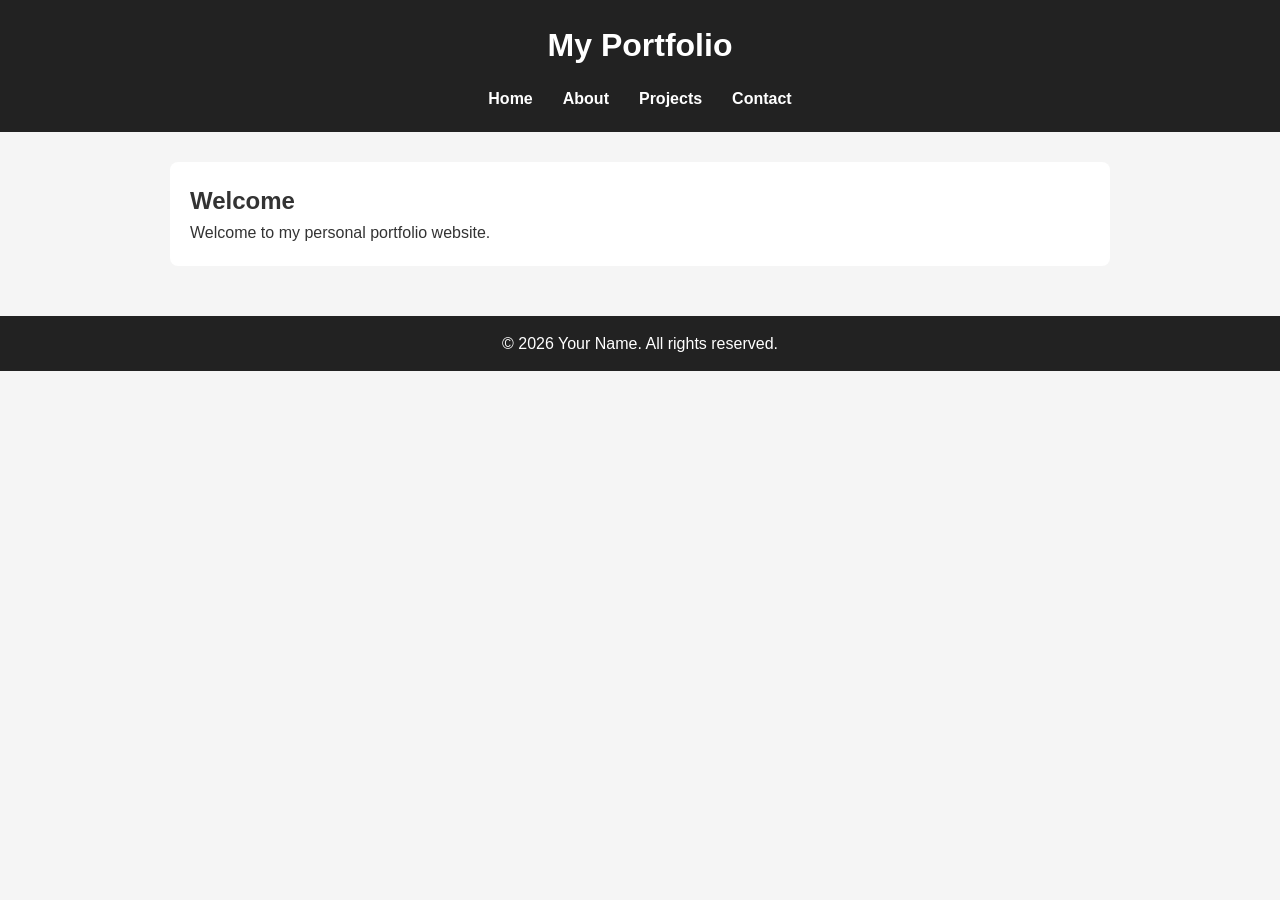
==== index.html @ 0b5417e3 "Initial portfolio website" ====
<!DOCTYPE html>
<html lang="en">
<head>
    <meta charset="UTF-8">
    <meta name="viewport" content="width=device-width, initial-scale=1.0">
    <meta name="description" content="Personal Portfolio Website">
    <meta name="keywords" content="portfolio, web developer, HTML5, CSS3, JavaScript">
    <meta name="author" content="Your Name">
    <title>Home | Personal Portfolio</title>

    <link rel="stylesheet" href="css/style.css">
</head>
<body>

    <header>
        <h1>My Portfolio</h1>
        <nav aria-label="Main Navigation">
            <ul>
                <li><a href="index.html">Home</a></li>
                <li><a href="about.html">About</a></li>
                <li><a href="projects.html">Projects</a></li>
                <li><a href="contact.html">Contact</a></li>
            </ul>
        </nav>
    </header>

    <main>
        <section>
            <h2>Welcome</h2>
            <p>Welcome to my personal portfolio website.</p>
        </section>
    </main>

    <footer>
        <p>&copy; 2026 Your Name. All rights reserved.</p>
    </footer>

</body>
</html>
---- css/style.css ----
/* Reset */
* {
    margin: 0;
    padding: 0;
    box-sizing: border-box;
}

/* Body */
body {
    font-family: Arial, sans-serif;
    line-height: 1.6;
    background-color: #f5f5f5;
    color: #333;
}

/* Header */
header {
    background: #222;
    color: white;
    padding: 20px;
}

header h1 {
    text-align: center;
}

/* Navigation */
nav ul {
    display: flex;
    justify-content: center;
    list-style: none;
    margin-top: 15px;
}

nav ul li {
    margin: 0 15px;
}

nav ul li a {
    color: white;
    text-decoration: none;
    font-weight: bold;
}

/* Keyboard accessibility */
nav ul li a:focus,
button:focus,
input:focus,
textarea:focus {
    outline: 3px solid #ffcc00;
    outline-offset: 2px;
}

/* Main */
main {
    max-width: 1000px;
    margin: auto;
    padding: 30px;
}

/* Section */
section {
    background: white;
    padding: 20px;
    margin-bottom: 20px;
    border-radius: 8px;
}

/* Footer */
footer {
    background: #222;
    color: white;
    text-align: center;
    padding: 15px;
}
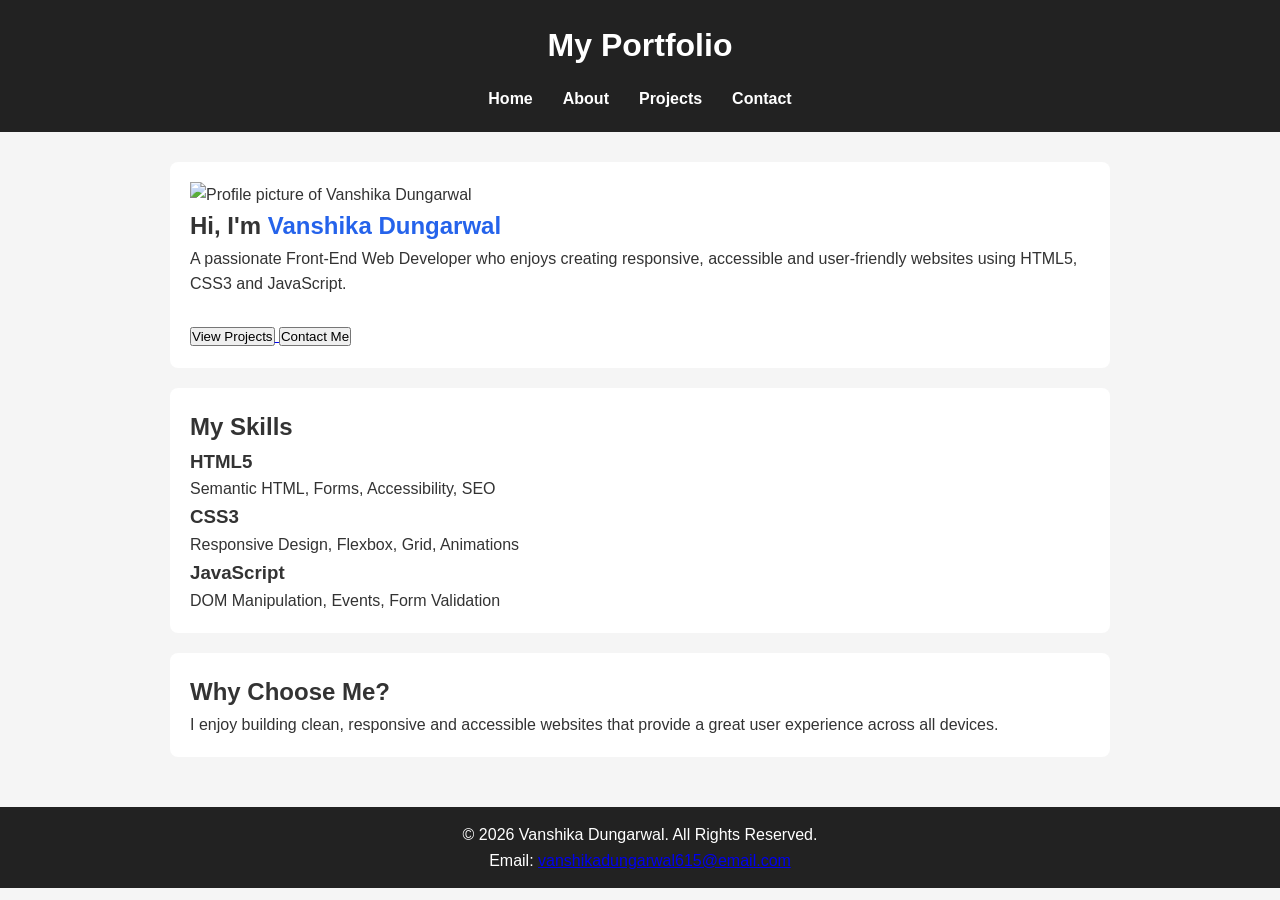
==== commit 3a626645: "Updated contact information" ====
--- a/index.html
+++ b/index.html
@@ -3,37 +3,113 @@
 <head>
     <meta charset="UTF-8">
     <meta name="viewport" content="width=device-width, initial-scale=1.0">
-    <meta name="description" content="Personal Portfolio Website">
-    <meta name="keywords" content="portfolio, web developer, HTML5, CSS3, JavaScript">
-    <meta name="author" content="Your Name">
+    <meta name="description" content="Personal Portfolio Website showcasing my skills, projects, and contact information.">
+    <meta name="keywords" content="Portfolio, HTML5, CSS3, JavaScript, Web Developer">
+    <meta name="author" content="Vanshika Dungarwal">
+
     <title>Home | Personal Portfolio</title>
 
     <link rel="stylesheet" href="css/style.css">
 </head>
+
 <body>
 
-    <header>
-        <h1>My Portfolio</h1>
-        <nav aria-label="Main Navigation">
-            <ul>
-                <li><a href="index.html">Home</a></li>
-                <li><a href="about.html">About</a></li>
-                <li><a href="projects.html">Projects</a></li>
-                <li><a href="contact.html">Contact</a></li>
-            </ul>
-        </nav>
-    </header>
+<header>
+    <h1>My Portfolio</h1>
 
-    <main>
-        <section>
-            <h2>Welcome</h2>
-            <p>Welcome to my personal portfolio website.</p>
-        </section>
-    </main>
+    <nav aria-label="Main Navigation">
+        <ul>
+            <li><a href="index.html" aria-current="page">Home</a></li>
+            <li><a href="about.html">About</a></li>
+            <li><a href="projects.html">Projects</a></li>
+            <li><a href="contact.html">Contact</a></li>
+        </ul>
+    </nav>
+</header>
 
-    <footer>
-        <p>&copy; 2026 Your Name. All rights reserved.</p>
-    </footer>
+<main>
+
+    <!-- Hero Section -->
+    <section aria-labelledby="hero-heading">
+
+        <img src="images/profile.jpg"
+             alt="Profile picture of Vanshika Dungarwal"
+             width="220">
+
+        <h2 id="hero-heading">
+            Hi, I'm <span style="color:#2563eb;">Vanshika Dungarwal</span>
+        </h2>
+
+        <p>
+            A passionate Front-End Web Developer who enjoys creating
+            responsive, accessible and user-friendly websites using
+            HTML5, CSS3 and JavaScript.
+        </p>
+
+        <br>
+
+        <a href="projects.html">
+            <button>View Projects</button>
+        </a>
+
+        <a href="contact.html">
+            <button>Contact Me</button>
+        </a>
+
+    </section>
+
+    <!-- Skills -->
+    <section aria-labelledby="skills-heading">
+
+        <h2 id="skills-heading">My Skills</h2>
+
+        <article>
+            <h3>HTML5</h3>
+            <p>Semantic HTML, Forms, Accessibility, SEO</p>
+        </article>
+
+        <article>
+            <h3>CSS3</h3>
+            <p>Responsive Design, Flexbox, Grid, Animations</p>
+        </article>
+
+        <article>
+            <h3>JavaScript</h3>
+            <p>DOM Manipulation, Events, Form Validation</p>
+        </article>
+
+    </section>
+
+    <!-- Why Hire Me -->
+    <section aria-labelledby="why-heading">
+
+        <h2 id="why-heading">Why Choose Me?</h2>
+
+        <article>
+            <p>
+                I enjoy building clean, responsive and accessible websites
+                that provide a great user experience across all devices.
+            </p>
+        </article>
+
+    </section>
+
+</main>
+
+<footer>
+
+    <p>&copy; 2026 Vanshika Dungarwal. All Rights Reserved.</p>
+
+    <p>
+        Email:
+        <a href="mailto:vanshikadungarwal615@email.com">
+            vanshikadungarwal615@email.com
+        </a>
+    </p>
+
+</footer>
+
+<script src="js/script.js"></script>
 
 </body>
 </html>
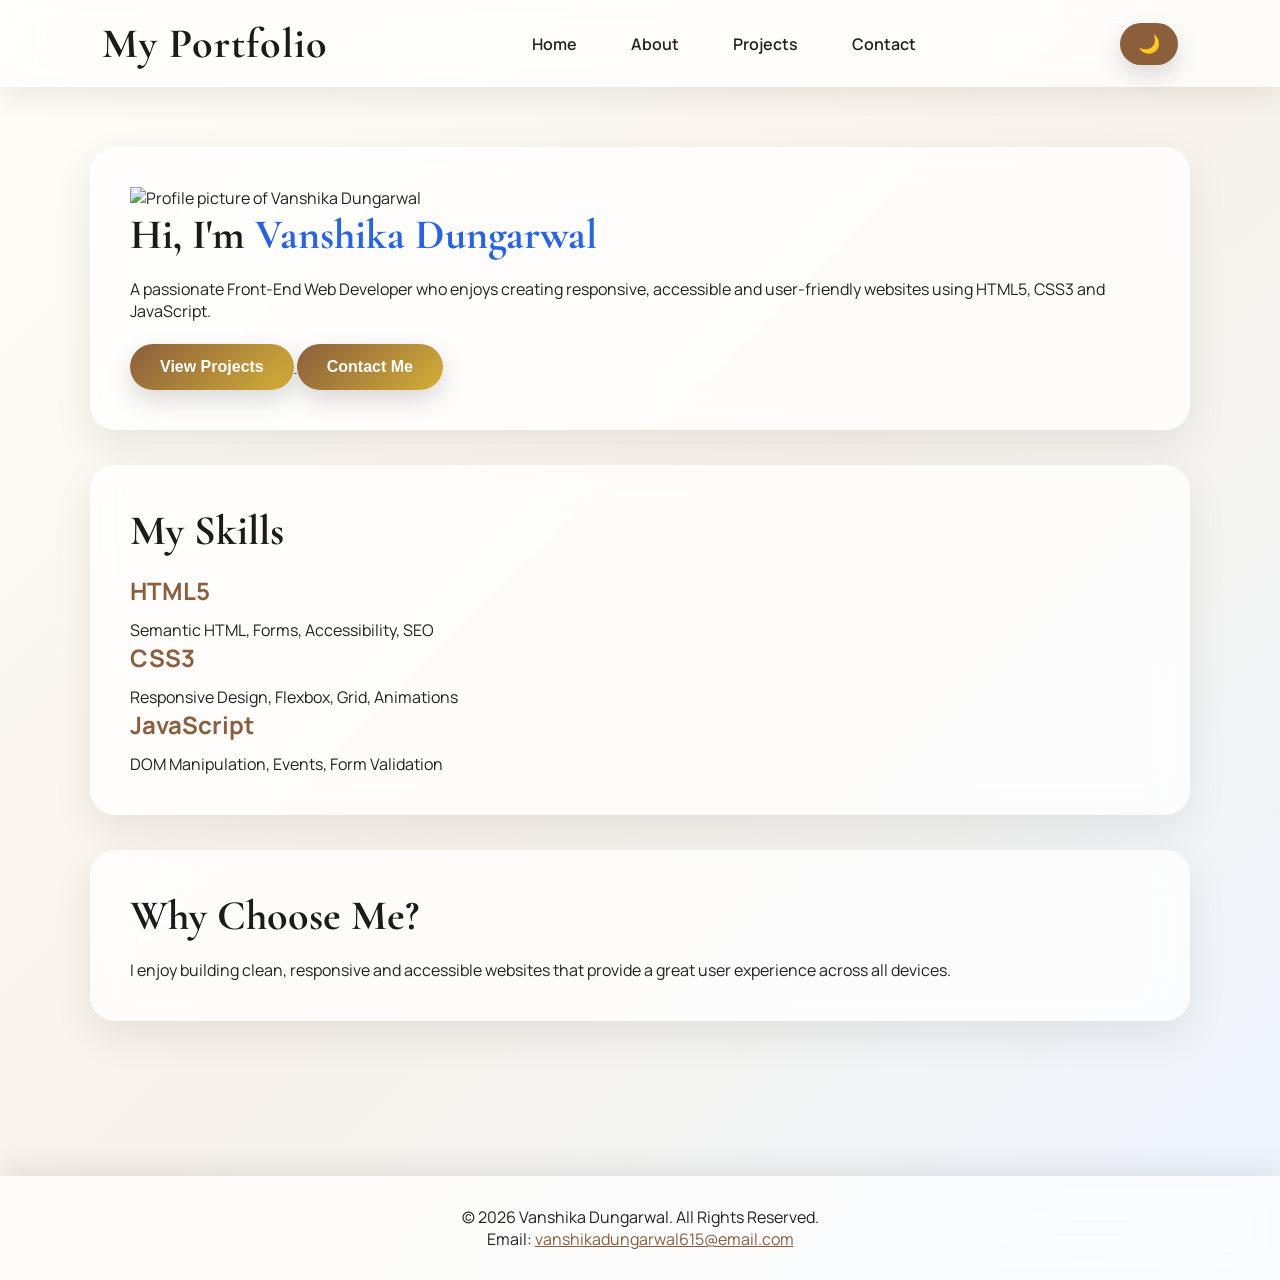
==== commit b2befda7: "Updated contact information" ====
--- a/index.html
+++ b/index.html
@@ -25,6 +25,9 @@
             <li><a href="contact.html">Contact</a></li>
         </ul>
     </nav>
+    <button id="theme-toggle" aria-label="Toggle light and dark mode">
+    🌙
+    </button>
 </header>
 
 <main>
--- a/css/style.css
+++ b/css/style.css
@@ -1,75 +1,671 @@
-/* Reset */
-* {
-    margin: 0;
-    padding: 0;
-    box-sizing: border-box;
-}
-
-/* Body */
-body {
-    font-family: Arial, sans-serif;
-    line-height: 1.6;
-    background-color: #f5f5f5;
-    color: #333;
-}
-
-/* Header */
-header {
-    background: #222;
-    color: white;
-    padding: 20px;
-}
-
-header h1 {
-    text-align: center;
+/* ===========================
+   Google Fonts
+=========================== */
+@import url('https://fonts.googleapis.com/css2?family=Cormorant+Garamond:wght@600;700&family=Manrope:wght@300;400;500;600;700&display=swap');
+
+/* ===========================
+   CSS Variables
+=========================== */
+
+:root{
+
+--bg:#faf8f5;
+--card:rgba(255,255,255,.75);
+--text:#222;
+--heading:#1b1b1b;
+--primary:#8b5e3c;
+--secondary:#d4af37;
+--shadow:0 15px 40px rgba(0,0,0,.08);
+
+}
+
+/* Dark Theme */
+
+body.dark-mode{
+
+--bg:#0f172a;
+--card:rgba(30,41,59,.85);
+--text:#f1f5f9;
+--heading:#ffffff;
+--primary:#60a5fa;
+--secondary:#fbbf24;
+--shadow:0 20px 45px rgba(0,0,0,.45);
+
+}
+
+/* ===========================
+   Reset
+=========================== */
+
+*{
+
+margin:0;
+padding:0;
+box-sizing:border-box;
+
+}
+
+html{
+
+scroll-behavior:smooth;
+
+}
+
+body{
+
+font-family:'Manrope',sans-serif;
+
+background:
+linear-gradient(
+135deg,
+#fffdf8,
+#f7f3ea,
+#eef5ff
+);
+
+color:var(--text);
+
+transition:.4s;
+
+}
+
+/* ===========================
+   Header
+=========================== */
+
+header{
+
+position:sticky;
+top:0;
+
+display:flex;
+justify-content:space-between;
+align-items:center;
+
+padding:18px 8%;
+
+background:rgba(255,255,255,.75);
+
+backdrop-filter:blur(18px);
+
+box-shadow:0 10px 30px rgba(0,0,0,.08);
+
+z-index:1000;
+
+}
+
+/* Dark Header */
+
+body.dark-mode header{
+
+background:rgba(15,23,42,.85);
+
+}
+
+/* Logo */
+
+header h1{
+
+font-family:'Cormorant Garamond',serif;
+
+font-size:42px;
+
+letter-spacing:1px;
+
+color:var(--heading);
+
 }
 
 /* Navigation */
-nav ul {
-    display: flex;
-    justify-content: center;
-    list-style: none;
-    margin-top: 15px;
-}
-
-nav ul li {
-    margin: 0 15px;
-}
-
-nav ul li a {
-    color: white;
-    text-decoration: none;
-    font-weight: bold;
-}
-
-/* Keyboard accessibility */
-nav ul li a:focus,
+
+nav ul{
+
+display:flex;
+
+gap:18px;
+
+list-style:none;
+
+}
+
+nav a{
+
+text-decoration:none;
+
+font-weight:600;
+
+padding:10px 18px;
+
+border-radius:12px;
+
+color:var(--text);
+
+transition:.35s;
+
+}
+
+nav a:hover{
+
+background:var(--primary);
+
+color:white;
+
+}
+
+/* Theme Button */
+
+#theme-toggle{
+
+padding:10px 18px;
+
+border:none;
+
+border-radius:50px;
+
+background:var(--primary);
+
+color:white;
+
+cursor:pointer;
+
+font-size:18px;
+
+transition:.3s;
+
+}
+
+#theme-toggle:hover{
+
+transform:scale(1.05);
+
+}
+
+/* ===========================
+   Main
+=========================== */
+
+main{
+
+width:min(1100px,92%);
+
+margin:auto;
+
+padding:60px 0;
+
+}
+/* ===========================
+   Hero Section
+=========================== */
+
+.hero{
+
+display:flex;
+align-items:center;
+justify-content:space-between;
+gap:50px;
+flex-wrap:wrap;
+
+}
+
+.hero-text{
+
+flex:1;
+
+}
+
+.hero-text h2{
+
+font-family:'Cormorant Garamond',serif;
+font-size:60px;
+color:var(--heading);
+margin-bottom:20px;
+
+}
+
+.hero-text p{
+
+font-size:18px;
+line-height:1.8;
+margin-bottom:30px;
+
+}
+
+.hero-image{
+
+flex:1;
+display:flex;
+justify-content:center;
+
+}
+
+.hero-image img{
+
+width:320px;
+height:320px;
+object-fit:cover;
+
+border-radius:50%;
+
+border:8px solid rgba(255,255,255,.6);
+
+box-shadow:var(--shadow);
+
+transition:.4s;
+
+}
+
+.hero-image img:hover{
+
+transform:scale(1.05);
+
+}
+
+/* ===========================
+   Sections
+=========================== */
+
+section{
+
+background:var(--card);
+
+backdrop-filter:blur(18px);
+
+padding:40px;
+
+border-radius:25px;
+
+box-shadow:var(--shadow);
+
+margin-bottom:35px;
+
+transition:.35s;
+
+}
+
+section:hover{
+
+transform:translateY(-6px);
+
+}
+
+/* Headings */
+
+h2{
+
+font-family:'Cormorant Garamond',serif;
+
+font-size:42px;
+
+margin-bottom:18px;
+
+color:var(--heading);
+
+}
+
+h3{
+
+font-size:24px;
+
+margin-bottom:12px;
+
+color:var(--primary);
+
+}
+
+/* ===========================
+   Buttons
+=========================== */
+
+button{
+
+padding:14px 30px;
+
+border:none;
+
+border-radius:50px;
+
+background:linear-gradient(
+135deg,
+var(--primary),
+var(--secondary)
+);
+
+color:white;
+
+font-size:16px;
+
+font-weight:600;
+
+cursor:pointer;
+
+transition:.35s;
+
+box-shadow:0 10px 25px rgba(0,0,0,.15);
+
+}
+
+button:hover{
+
+transform:translateY(-3px);
+
+box-shadow:0 15px 30px rgba(0,0,0,.25);
+
+}
+
+/* ===========================
+   Project Cards
+=========================== */
+
+.projects{
+
+display:grid;
+
+grid-template-columns:
+repeat(auto-fit,minmax(280px,1fr));
+
+gap:25px;
+
+}
+
+.project-card{
+
+background:var(--card);
+
+padding:25px;
+
+border-radius:20px;
+
+box-shadow:var(--shadow);
+
+transition:.35s;
+
+}
+
+.project-card:hover{
+
+transform:translateY(-8px);
+
+}
+
+.project-card img{
+
+width:100%;
+
+height:200px;
+
+object-fit:cover;
+
+border-radius:15px;
+
+margin-bottom:18px;
+
+}
+
+.project-card h3{
+
+margin-bottom:10px;
+
+}
+
+.project-card p{
+
+line-height:1.7;
+
+}
+
+/* ===========================
+   Skills
+=========================== */
+
+.skills{
+
+display:grid;
+
+grid-template-columns:
+repeat(auto-fit,minmax(220px,1fr));
+
+gap:20px;
+
+}
+
+.skill{
+
+background:rgba(255,255,255,.55);
+
+padding:20px;
+
+border-radius:18px;
+
+text-align:center;
+
+transition:.35s;
+
+}
+
+body.dark-mode .skill{
+
+background:rgba(255,255,255,.08);
+
+}
+
+.skill:hover{
+
+transform:translateY(-6px);
+
+}
+/* ===========================
+   Contact Form
+=========================== */
+
+form{
+    display:flex;
+    flex-direction:column;
+    gap:20px;
+}
+
+label{
+    font-weight:600;
+    margin-bottom:6px;
+    color:var(--heading);
+}
+
+input,
+textarea{
+
+    width:100%;
+    padding:15px 18px;
+
+    border:none;
+
+    border-radius:15px;
+
+    background:rgba(255,255,255,.65);
+
+    backdrop-filter:blur(12px);
+
+    font-size:16px;
+
+    font-family:'Manrope',sans-serif;
+
+    color:var(--text);
+
+    transition:.3s;
+
+}
+
+body.dark-mode input,
+body.dark-mode textarea{
+
+    background:rgba(255,255,255,.08);
+
+}
+
+input:focus,
+textarea:focus{
+
+    outline:3px solid var(--secondary);
+
+}
+
+/* ===========================
+   Links
+=========================== */
+
+a{
+
+color:var(--primary);
+
+transition:.3s;
+
+}
+
+a:hover{
+
+color:var(--secondary);
+
+}
+
+/* ===========================
+   Footer
+=========================== */
+
+footer{
+
+margin-top:60px;
+
+padding:30px;
+
+text-align:center;
+
+background:rgba(255,255,255,.65);
+
+backdrop-filter:blur(18px);
+
+box-shadow:0 -10px 25px rgba(0,0,0,.08);
+
+}
+
+body.dark-mode footer{
+
+background:rgba(15,23,42,.85);
+
+}
+
+/* ===========================
+   Fade Animation
+=========================== */
+
+section{
+
+animation:fadeUp .8s ease;
+
+}
+
+@keyframes fadeUp{
+
+0%{
+
+opacity:0;
+
+transform:translateY(35px);
+
+}
+
+100%{
+
+opacity:1;
+
+transform:translateY(0);
+
+}
+
+}
+
+/* ===========================
+   Accessibility
+=========================== */
+
 button:focus,
+a:focus,
 input:focus,
-textarea:focus {
-    outline: 3px solid #ffcc00;
-    outline-offset: 2px;
-}
-
-/* Main */
-main {
-    max-width: 1000px;
-    margin: auto;
-    padding: 30px;
-}
-
-/* Section */
-section {
-    background: white;
-    padding: 20px;
-    margin-bottom: 20px;
-    border-radius: 8px;
-}
-
-/* Footer */
-footer {
-    background: #222;
-    color: white;
-    text-align: center;
-    padding: 15px;
+textarea:focus{
+
+outline:3px solid var(--secondary);
+
+outline-offset:4px;
+
+}
+
+/* ===========================
+   Responsive
+=========================== */
+
+@media (max-width:900px){
+
+header{
+
+flex-direction:column;
+
+gap:18px;
+
+}
+
+.hero{
+
+flex-direction:column-reverse;
+
+text-align:center;
+
+}
+
+.hero-text h2{
+
+font-size:44px;
+
+}
+
+.hero-image img{
+
+width:240px;
+
+height:240px;
+
+}
+
+}
+
+@media (max-width:600px){
+
+header h1{
+
+font-size:32px;
+
+}
+
+nav ul{
+
+flex-direction:column;
+
+align-items:center;
+
+}
+
+section{
+
+padding:25px;
+
+}
+
+button{
+
+width:100%;
+
+}
+
+h2{
+
+font-size:34px;
+
+}
+
 }
